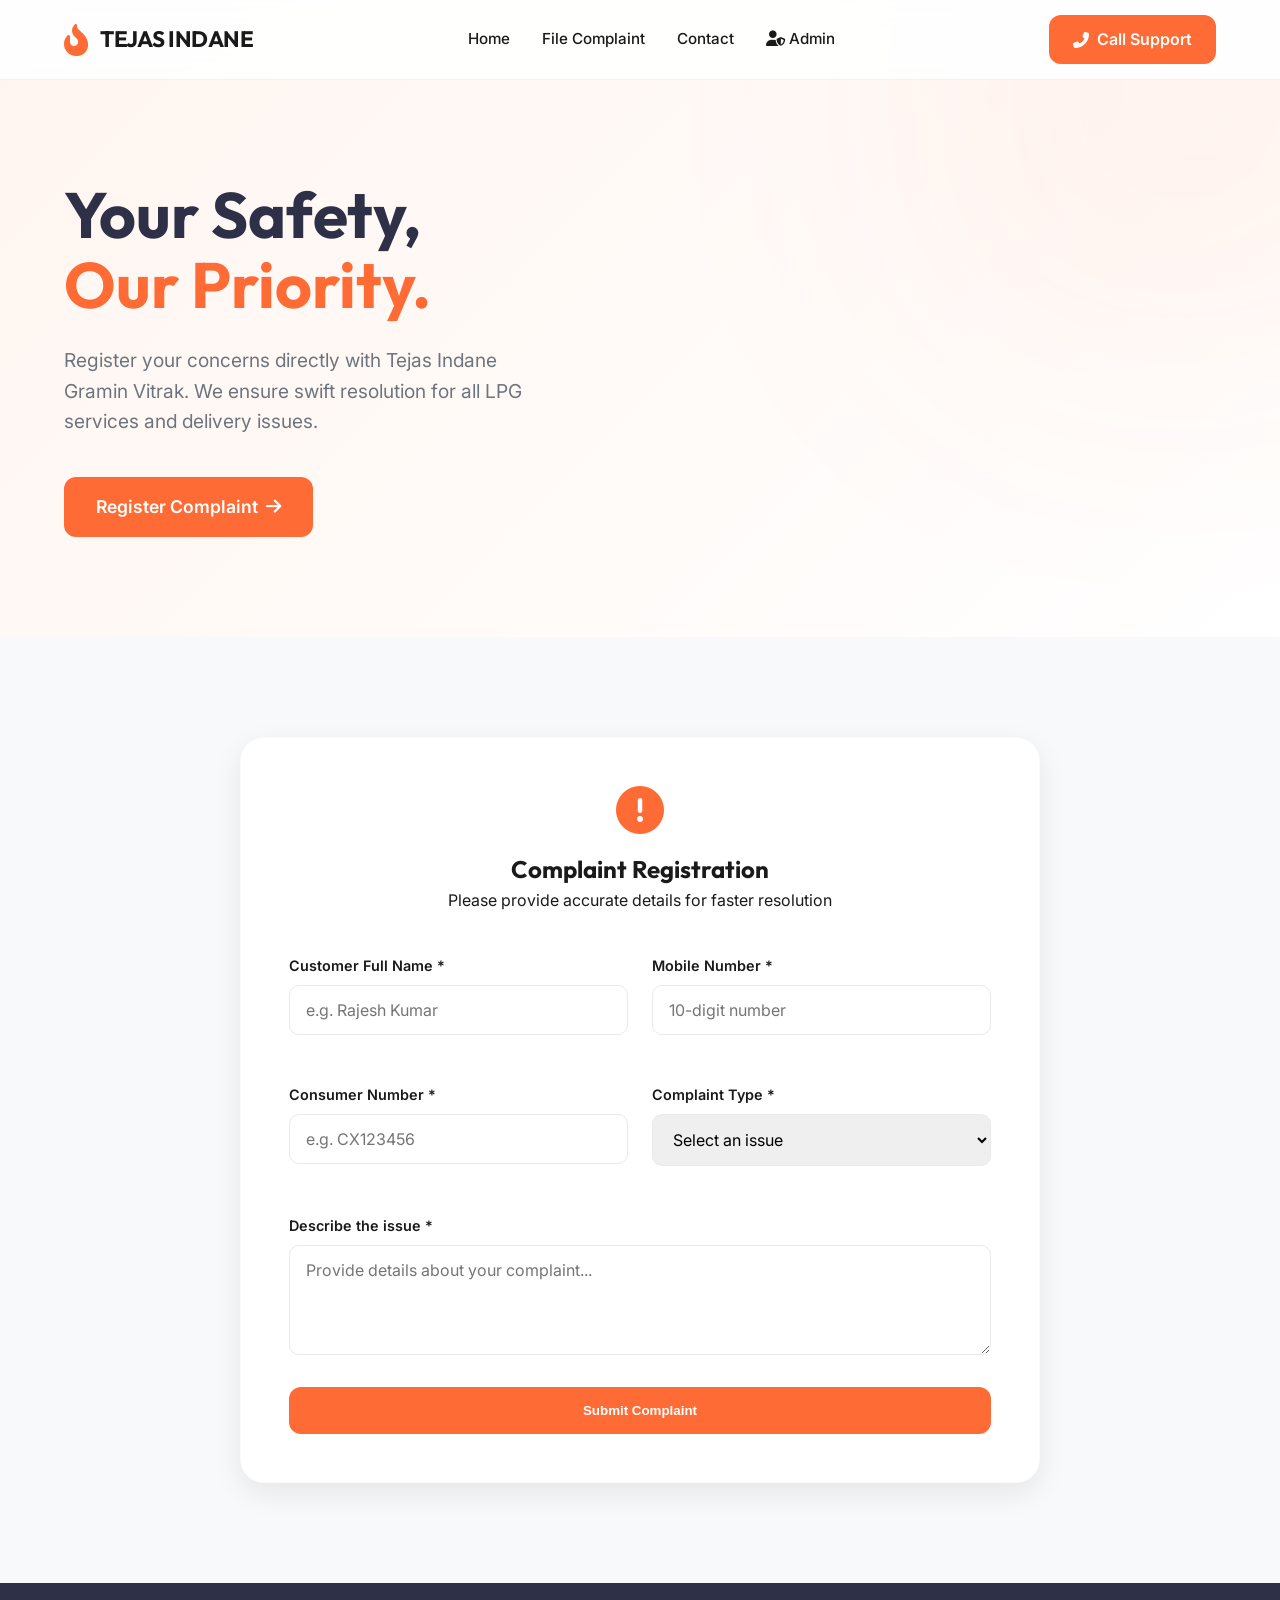
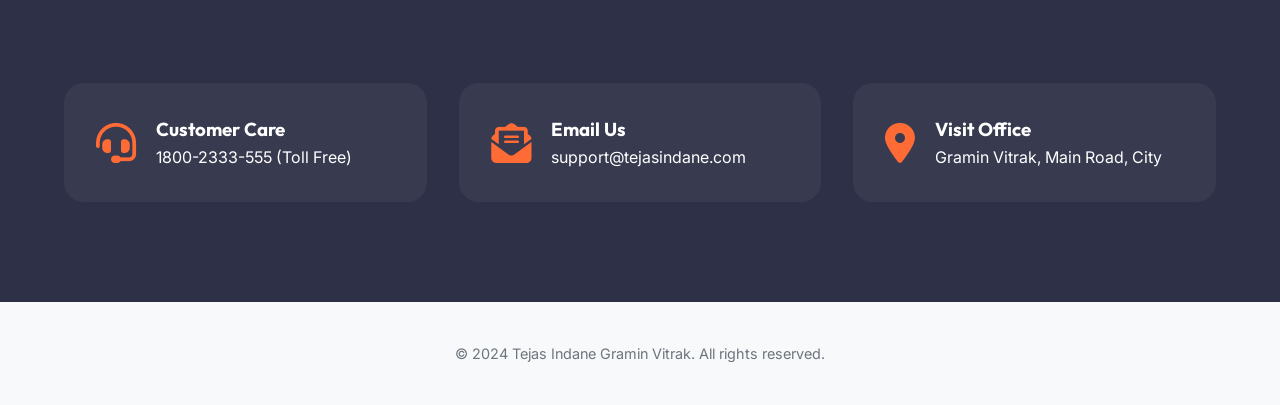
==== frontend/index.html @ 612dfb6d "Initial commit: Tejas Indane Complaint System with Flask & SQL" ====
<!DOCTYPE html>
<html lang="en">
<head>
    <meta charset="UTF-8">
    <meta name="viewport" content="width=device-width, initial-scale=1.0">
    <title>Tejas Indane Gramin Vitrak | Complaint Portal</title>
    <link rel="stylesheet" href="style.css">
    <link href="https://cdnjs.cloudflare.com/ajax/libs/font-awesome/6.4.0/css/all.min.css" rel="stylesheet">
</head>
<body>
    <header>
        <div class="container">
            <a href="#" class="logo">
                <i class="fas fa-fire-alt"></i>
                <h1>TEJAS INDANE</h1>
            </a>
            <nav>
                <a href="#home">Home</a>
                <a href="#complaint">File Complaint</a>
                <a href="#contact">Contact</a>
                <a href="admin.html" class="admin-link"><i class="fas fa-user-shield"></i> Admin</a>
            </nav>
            <a href="tel:+919876543210" class="btn-primary">
                <i class="fas fa-phone-alt"></i> Call Support
            </a>
        </div>
    </header>

    <main>
        <section id="home" class="hero">
            <div class="container">
                <div class="hero-content">
                    <h2>Your Safety, <br><span style="color: var(--primary);">Our Priority.</span></h2>
                    <p>Register your concerns directly with Tejas Indane Gramin Vitrak. We ensure swift resolution for all LPG services and delivery issues.</p>
                    <a href="#complaint" class="btn-primary" style="padding: 16px 32px; font-size: 1.1rem;">
                        Register Complaint <i class="fas fa-arrow-right"></i>
                    </a>
                </div>
            </div>
        </section>

        <section id="complaint" class="complaint-section">
            <div class="container">
                <div class="form-card">
                    <div class="form-header">
                        <i class="fas fa-exclamation-circle"></i>
                        <h2>Complaint Registration</h2>
                        <p>Please provide accurate details for faster resolution</p>
                    </div>
                    <form id="complaintForm">
                        <div class="form-grid">
                            <div class="form-group">
                                <label>Customer Full Name *</label>
                                <input type="text" id="customerName" placeholder="e.g. Rajesh Kumar" required>
                            </div>
                            <div class="form-group">
                                <label>Mobile Number *</label>
                                <input type="tel" id="mobileNumber" placeholder="10-digit number" pattern="[0-9]{10}" required>
                            </div>
                            <div class="form-group">
                                <label>Consumer Number *</label>
                                <input type="text" id="consumerNumber" placeholder="e.g. CX123456" required>
                            </div>
                            <div class="form-group">
                                <label>Complaint Type *</label>
                                <select id="complaintType" required>
                                    <option value="" disabled selected>Select an issue</option>
                                    <option value="Delivery Delay">Delivery Delay</option>
                                    <option value="Gas Leakage">Gas Leakage (Urgent)</option>
                                    <option value="Overcharging">Overcharging</option>
                                    <option value="Refill Issue">Refill Issue</option>
                                    <option value="Staff Behavior">Staff Behavior</option>
                                    <option value="Other">Other</option>
                                </select>
                            </div>
                            <div class="form-group full">
                                <label>Describe the issue *</label>
                                <textarea id="description" rows="4" placeholder="Provide details about your complaint..." required></textarea>
                            </div>
                        </div>
                        <button type="submit" class="btn-primary" style="width: 100%; justify-content: center; padding: 16px;">
                            Submit Complaint
                        </button>
                    </form>
                    <div id="statusMessage" style="margin-top: 20px; text-align: center; display: none;"></div>
                </div>
            </div>
        </section>

        <section id="contact" class="contact-section">
            <div class="container">
                <div class="contact-grid">
                    <div class="contact-card">
                        <i class="fas fa-headset"></i>
                        <div>
                            <h3>Customer Care</h3>
                            <p>1800-2333-555 (Toll Free)</p>
                        </div>
                    </div>
                    <div class="contact-card">
                        <i class="fas fa-envelope-open-text"></i>
                        <div>
                            <h3>Email Us</h3>
                            <p>support@tejasindane.com</p>
                        </div>
                    </div>
                    <div class="contact-card">
                        <i class="fas fa-map-marker-alt"></i>
                        <div>
                            <h3>Visit Office</h3>
                            <p>Gramin Vitrak, Main Road, City</p>
                        </div>
                    </div>
                </div>
            </div>
        </section>
    </main>

    <footer style="padding: 40px 0; text-align: center; color: var(--text-muted); font-size: 0.9rem;">
        <p>&copy; 2024 Tejas Indane Gramin Vitrak. All rights reserved.</p>
    </footer>

    <script src="script.js"></script>
</body>
</html>
---- frontend/style.css ----
@import url('https://fonts.googleapis.com/css2?family=Inter:wght@300;400;500;600;700&family=Outfit:wght@400;600;700&display=swap');

:root {
    --primary: #FF6B35;
    --primary-dark: #E85D2A;
    --secondary: #2D3047;
    --accent: #F7C59F;
    --bg-light: #F8F9FA;
    --white: #FFFFFF;
    --text-main: #1A1A1A;
    --text-muted: #6C757D;
    --success: #2ECC71;
    --warning: #F1C40F;
    --danger: #E74C3C;
    --radius: 12px;
    --shadow: 0 10px 30px rgba(0, 0, 0, 0.08);
    --glass: rgba(255, 255, 255, 0.9);
}

* {
    margin: 0;
    padding: 0;
    box-sizing: border-box;
}

body {
    font-family: 'Inter', sans-serif;
    background-color: var(--bg-light);
    color: var(--text-main);
    line-height: 1.6;
    overflow-x: hidden;
}

h1, h2, h3 {
    font-family: 'Outfit', sans-serif;
    font-weight: 700;
}

.container {
    max-width: 1200px;
    margin: 0 auto;
    padding: 0 24px;
}

/* Header */
header {
    background: var(--glass);
    backdrop-filter: blur(10px);
    height: 80px;
    display: flex;
    align-items: center;
    position: fixed;
    top: 0;
    width: 100%;
    z-index: 1000;
    border-bottom: 1px solid rgba(0,0,0,0.05);
}

header .container {
    display: flex;
    justify-content: space-between;
    align-items: center;
    width: 100%;
}

.logo {
    display: flex;
    align-items: center;
    gap: 12px;
    text-decoration: none;
    color: var(--text-main);
}

.logo i {
    font-size: 2rem;
    color: var(--primary);
}

.logo h1 {
    font-size: 1.4rem;
    letter-spacing: -0.5px;
}

nav {
    display: flex;
    gap: 32px;
}

nav a {
    text-decoration: none;
    color: var(--text-main);
    font-weight: 500;
    font-size: 0.95rem;
    transition: color 0.3s;
}

nav a:hover {
    color: var(--primary);
}

.btn-primary {
    background: var(--primary);
    color: white;
    padding: 12px 24px;
    border-radius: var(--radius);
    text-decoration: none;
    font-weight: 600;
    transition: all 0.3s;
    border: none;
    cursor: pointer;
    display: inline-flex;
    align-items: center;
    gap: 8px;
}

.btn-primary:hover {
    background: var(--primary-dark);
    transform: translateY(-2px);
    box-shadow: 0 8px 20px rgba(255, 107, 53, 0.3);
}

/* Hero Section */
.hero {
    padding: 180px 0 100px;
    background: linear-gradient(135deg, #FFF5F0 0%, #FFF 100%);
    position: relative;
    overflow: hidden;
}

.hero::after {
    content: '';
    position: absolute;
    top: -100px;
    right: -100px;
    width: 400px;
    height: 400px;
    background: var(--primary);
    filter: blur(150px);
    opacity: 0.1;
    z-index: 0;
}

.hero-content {
    max-width: 700px;
    position: relative;
    z-index: 1;
}

.hero h2 {
    font-size: 4rem;
    line-height: 1.1;
    margin-bottom: 24px;
    color: var(--secondary);
}

.hero p {
    font-size: 1.2rem;
    color: var(--text-muted);
    margin-bottom: 40px;
    max-width: 500px;
}

/* Complaint Section */
.complaint-section {
    padding: 100px 0;
}

.form-card {
    background: var(--white);
    padding: 48px;
    border-radius: 24px;
    box-shadow: var(--shadow);
    max-width: 800px;
    margin: 0 auto;
    border: 1px solid rgba(0,0,0,0.02);
}

.form-header {
    text-align: center;
    margin-bottom: 40px;
}

.form-header i {
    font-size: 3rem;
    color: var(--primary);
    margin-bottom: 16px;
}

.form-grid {
    display: grid;
    grid-template-columns: 1fr 1fr;
    gap: 24px;
}

.form-group {
    margin-bottom: 24px;
}

.form-group.full {
    grid-column: span 2;
}

.form-group label {
    display: block;
    margin-bottom: 8px;
    font-weight: 600;
    font-size: 0.9rem;
}

.form-group input, .form-group select, .form-group textarea {
    width: 100%;
    padding: 14px 16px;
    border: 1.5px solid #EAEAEA;
    border-radius: 10px;
    font-family: inherit;
    font-size: 1rem;
    transition: all 0.3s;
}

.form-group input:focus, .form-group select:focus, .form-group textarea:focus {
    outline: none;
    border-color: var(--primary);
    box-shadow: 0 0 0 4px rgba(255, 107, 53, 0.1);
}

/* Contact Info */
.contact-section {
    padding: 100px 0;
    background: var(--secondary);
    color: white;
}

.contact-grid {
    display: grid;
    grid-template-columns: repeat(auto-fit, minmax(300px, 1fr));
    gap: 32px;
}

.contact-card {
    background: rgba(255, 255, 255, 0.05);
    padding: 32px;
    border-radius: 20px;
    display: flex;
    align-items: center;
    gap: 20px;
}

.contact-card i {
    font-size: 2.5rem;
    color: var(--primary);
}

/* Admin Dashboard Styles */
.admin-body {
    background: #F0F2F5;
}

.admin-header {
    background: var(--secondary);
    color: white;
    padding: 20px 0;
    margin-bottom: 40px;
}

.stats-grid {
    display: grid;
    grid-template-columns: repeat(3, 1fr);
    gap: 24px;
    margin-bottom: 40px;
}

.stat-card {
    background: white;
    padding: 24px;
    border-radius: 16px;
    box-shadow: var(--shadow);
    text-align: center;
}

.stat-card h3 {
    font-size: 0.9rem;
    color: var(--text-muted);
    text-transform: uppercase;
    margin-bottom: 8px;
}

.stat-card .value {
    font-size: 2.5rem;
    font-weight: 700;
    color: var(--secondary);
}

.table-container {
    background: white;
    border-radius: 16px;
    box-shadow: var(--shadow);
    overflow: hidden;
}

table {
    width: 100%;
    border-collapse: collapse;
}

th {
    background: #F8F9FA;
    padding: 16px;
    text-align: left;
    font-size: 0.85rem;
    font-weight: 600;
    color: var(--text-muted);
    border-bottom: 1px solid #EEE;
}

td {
    padding: 16px;
    border-bottom: 1px solid #F5F5F5;
    font-size: 0.9rem;
}

.badge {
    padding: 4px 12px;
    border-radius: 20px;
    font-size: 0.75rem;
    font-weight: 600;
}

.badge-pending { background: #FFF4E5; color: #B45309; }
.badge-resolved { background: #E6FFFA; color: #047481; }

.btn-sm {
    padding: 6px 12px;
    font-size: 0.8rem;
    border-radius: 6px;
}

/* Auth Page */
.auth-container {
    height: 100vh;
    display: flex;
    align-items: center;
    justify-content: center;
    background: linear-gradient(135deg, var(--secondary) 0%, #1A1C2C 100%);
}

.auth-card {
    background: white;
    padding: 48px;
    border-radius: 24px;
    width: 100%;
    max-width: 400px;
    box-shadow: 0 20px 60px rgba(0,0,0,0.3);
}

@media (max-width: 768px) {
    .hero h2 { font-size: 2.5rem; }
    .form-grid { grid-template-columns: 1fr; }
    .form-group.full { grid-column: span 1; }
    nav { display: none; }
}
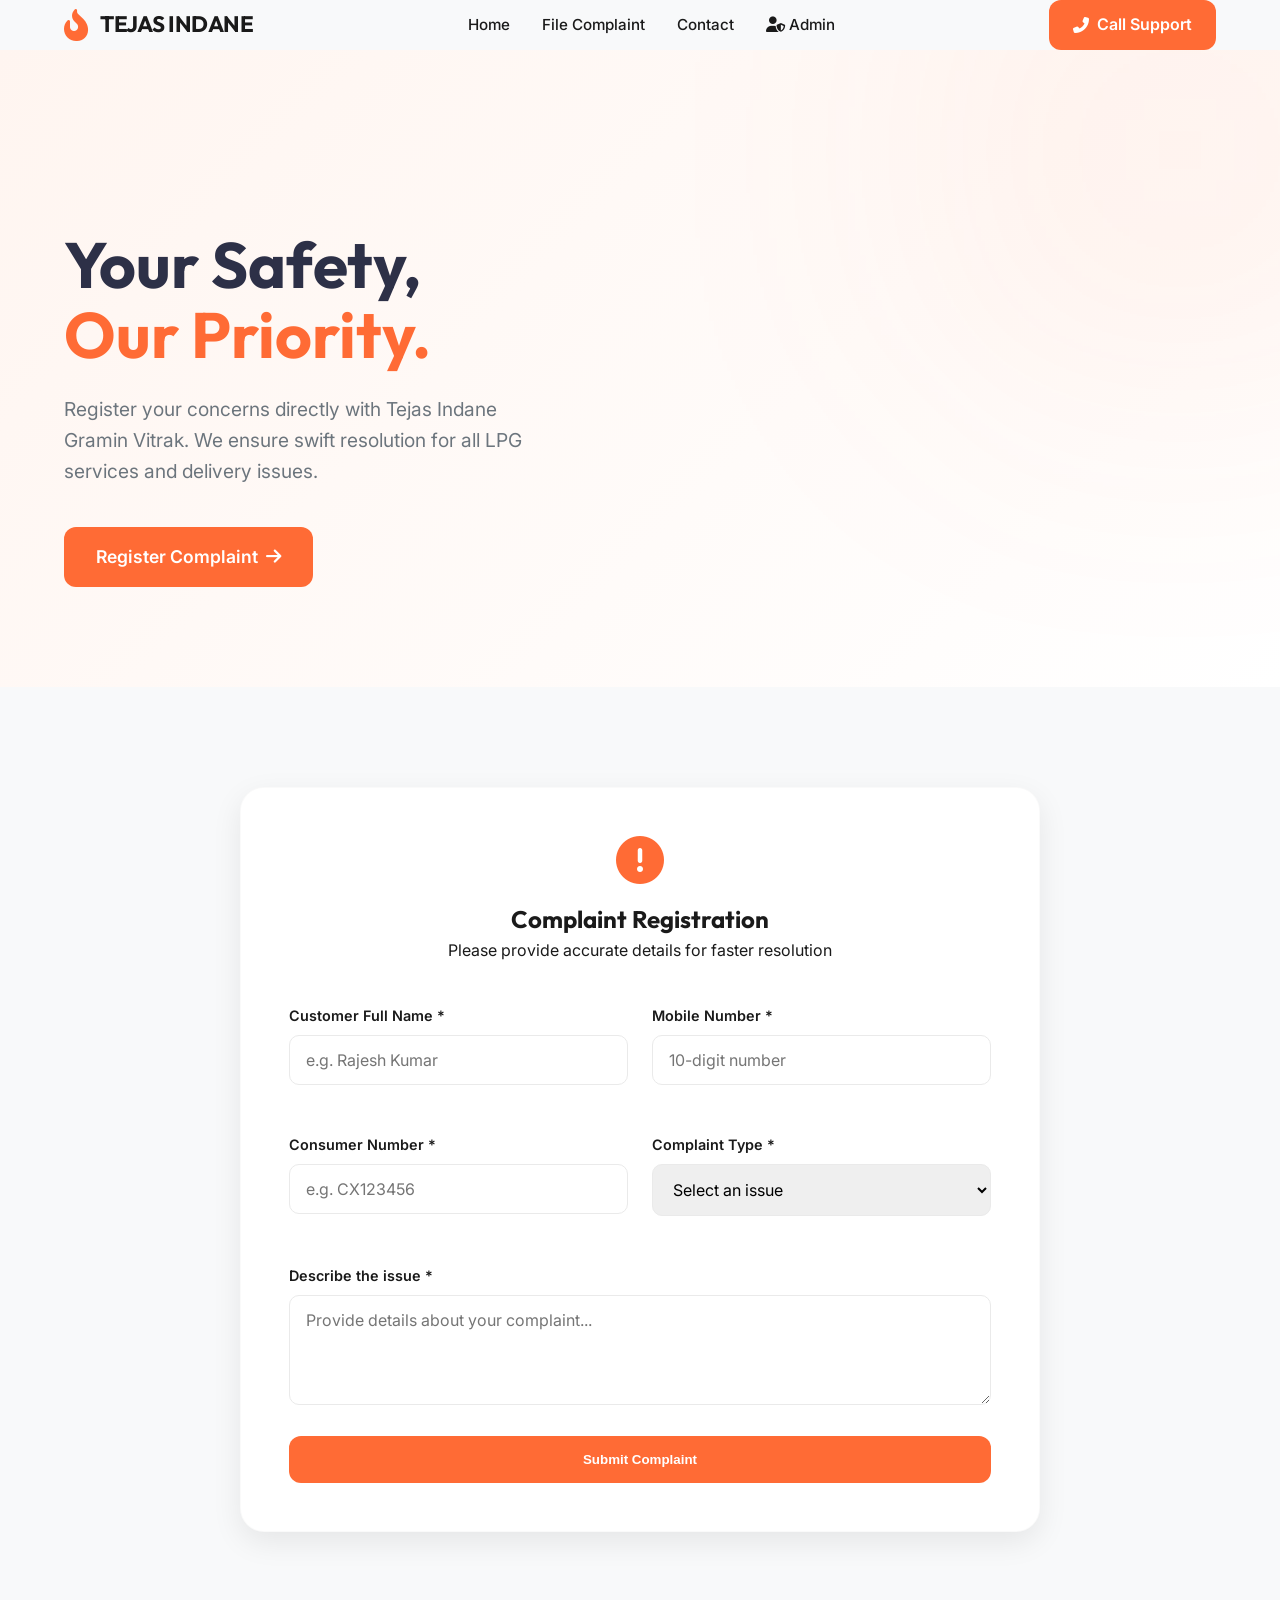
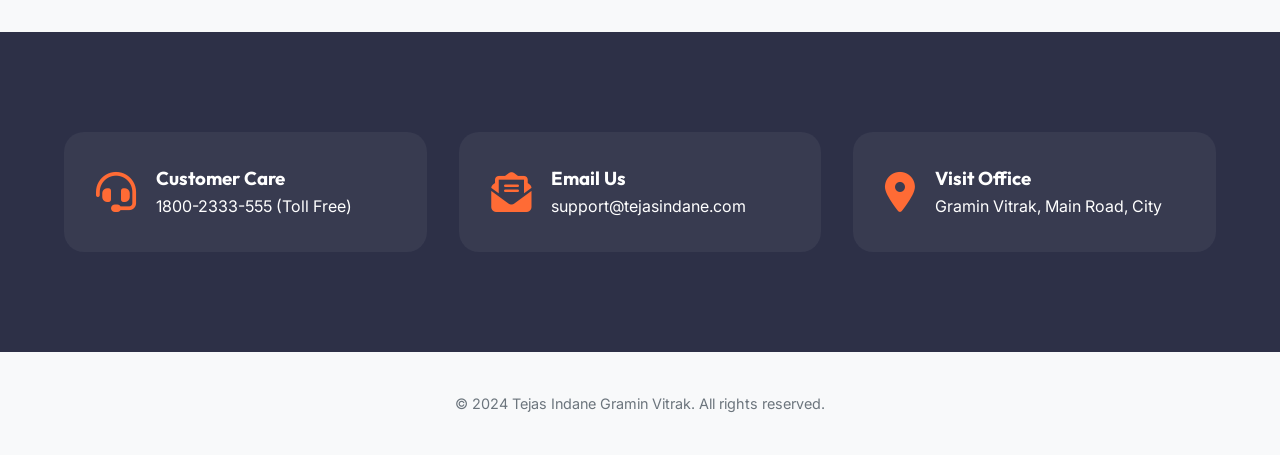
==== commit b68b1475: "fix call" ====
--- a/frontend/index.html
+++ b/frontend/index.html
@@ -1,5 +1,6 @@
 <!DOCTYPE html>
 <html lang="en">
+
 <head>
     <meta charset="UTF-8">
     <meta name="viewport" content="width=device-width, initial-scale=1.0">
@@ -7,6 +8,7 @@
     <link rel="stylesheet" href="style.css">
     <link href="https://cdnjs.cloudflare.com/ajax/libs/font-awesome/6.4.0/css/all.min.css" rel="stylesheet">
 </head>
+
 <body>
     <header>
         <div class="container">
@@ -20,7 +22,7 @@
                 <a href="#contact">Contact</a>
                 <a href="admin.html" class="admin-link"><i class="fas fa-user-shield"></i> Admin</a>
             </nav>
-            <a href="tel:+919876543210" class="btn-primary">
+            <a href="tel:+917254935994" class="btn-primary">
                 <i class="fas fa-phone-alt"></i> Call Support
             </a>
         </div>
@@ -31,7 +33,8 @@
             <div class="container">
                 <div class="hero-content">
                     <h2>Your Safety, <br><span style="color: var(--primary);">Our Priority.</span></h2>
-                    <p>Register your concerns directly with Tejas Indane Gramin Vitrak. We ensure swift resolution for all LPG services and delivery issues.</p>
+                    <p>Register your concerns directly with Tejas Indane Gramin Vitrak. We ensure swift resolution for
+                        all LPG services and delivery issues.</p>
                     <a href="#complaint" class="btn-primary" style="padding: 16px 32px; font-size: 1.1rem;">
                         Register Complaint <i class="fas fa-arrow-right"></i>
                     </a>
@@ -55,7 +58,8 @@
                             </div>
                             <div class="form-group">
                                 <label>Mobile Number *</label>
-                                <input type="tel" id="mobileNumber" placeholder="10-digit number" pattern="[0-9]{10}" required>
+                                <input type="tel" id="mobileNumber" placeholder="10-digit number" pattern="[0-9]{10}"
+                                    required>
                             </div>
                             <div class="form-group">
                                 <label>Consumer Number *</label>
@@ -75,10 +79,12 @@
                             </div>
                             <div class="form-group full">
                                 <label>Describe the issue *</label>
-                                <textarea id="description" rows="4" placeholder="Provide details about your complaint..." required></textarea>
+                                <textarea id="description" rows="4"
+                                    placeholder="Provide details about your complaint..." required></textarea>
                             </div>
                         </div>
-                        <button type="submit" class="btn-primary" style="width: 100%; justify-content: center; padding: 16px;">
+                        <button type="submit" class="btn-primary"
+                            style="width: 100%; justify-content: center; padding: 16px;">
                             Submit Complaint
                         </button>
                     </form>
@@ -122,4 +128,5 @@
 
     <script src="script.js"></script>
 </body>
-</html>
+
+</html>
--- a/frontend/style.css
+++ b/frontend/style.css
@@ -43,7 +43,7 @@
 }
 
 /* Header */
-header {
+.main-header {
     background: var(--glass);
     backdrop-filter: blur(10px);
     height: 80px;
@@ -264,7 +264,7 @@
 
 .stats-grid {
     display: grid;
-    grid-template-columns: repeat(3, 1fr);
+    grid-template-columns: repeat(auto-fit, minmax(200px, 1fr));
     gap: 24px;
     margin-bottom: 40px;
 }
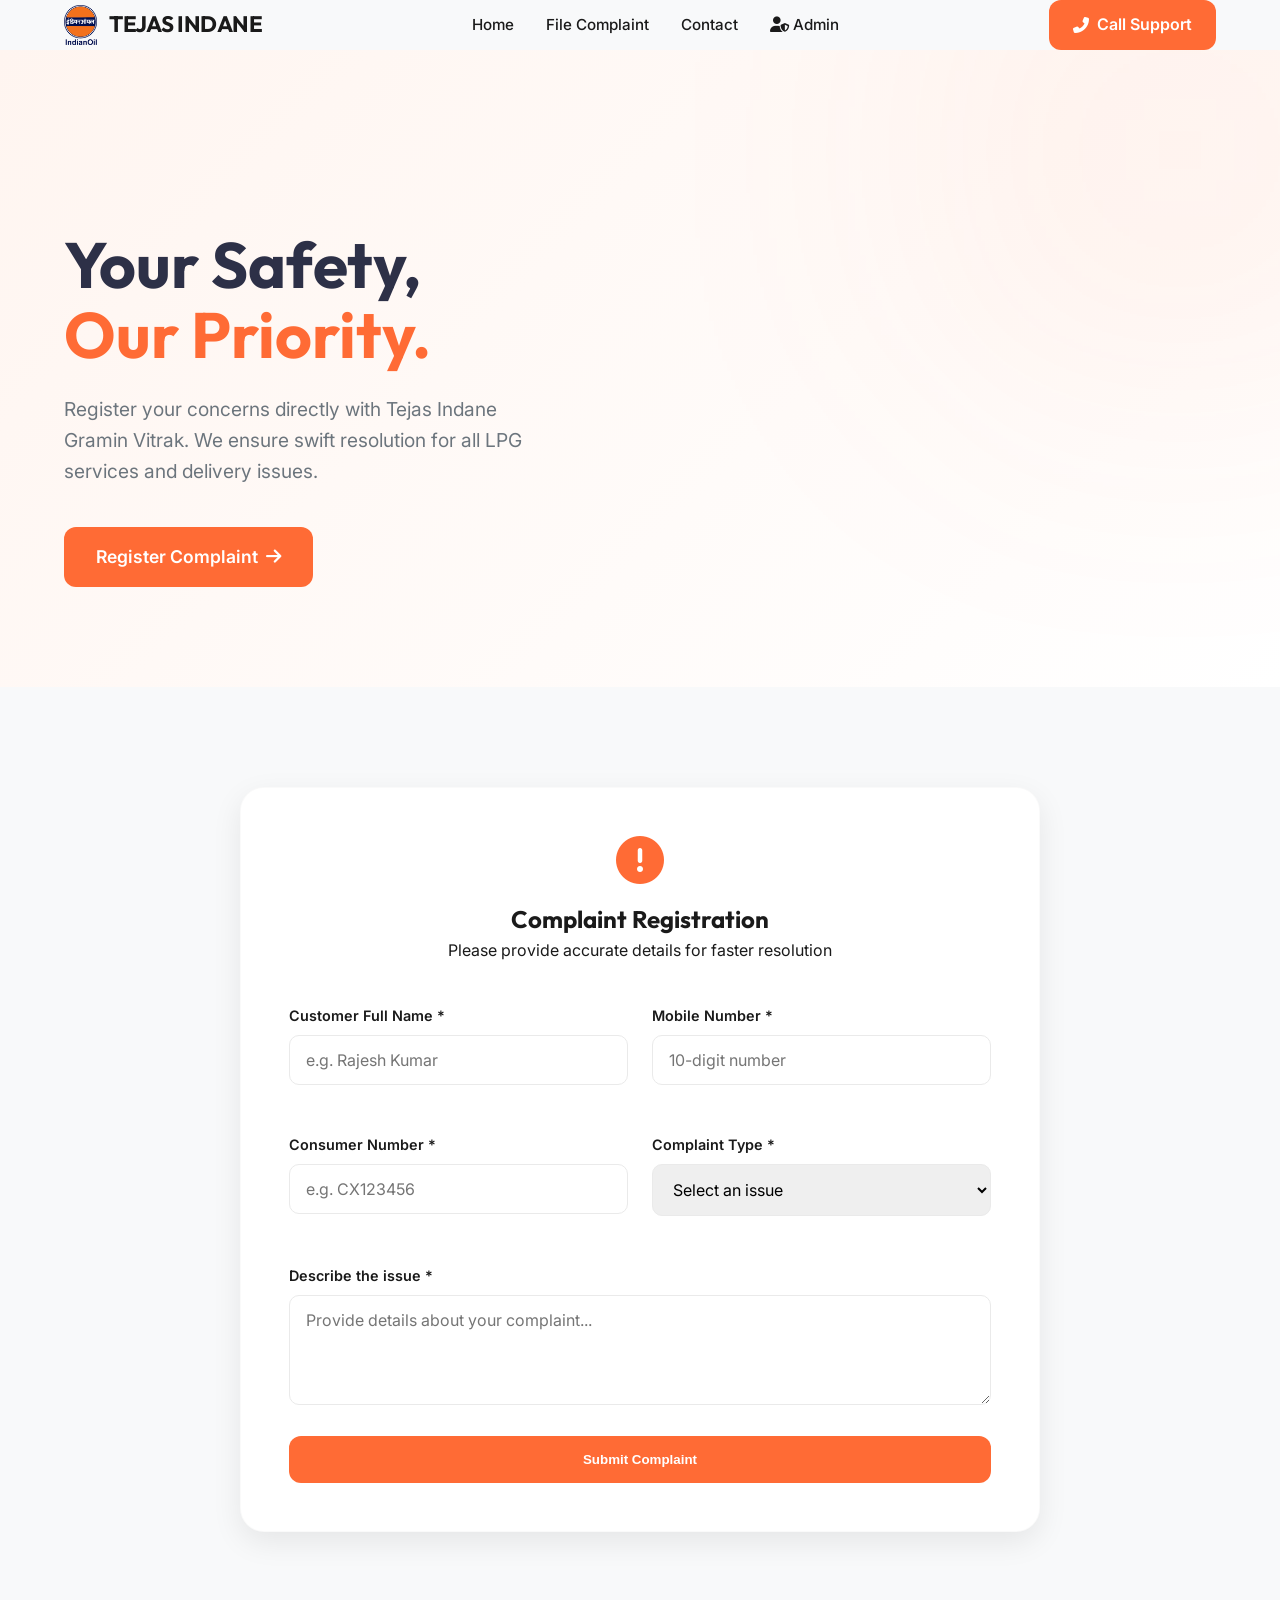
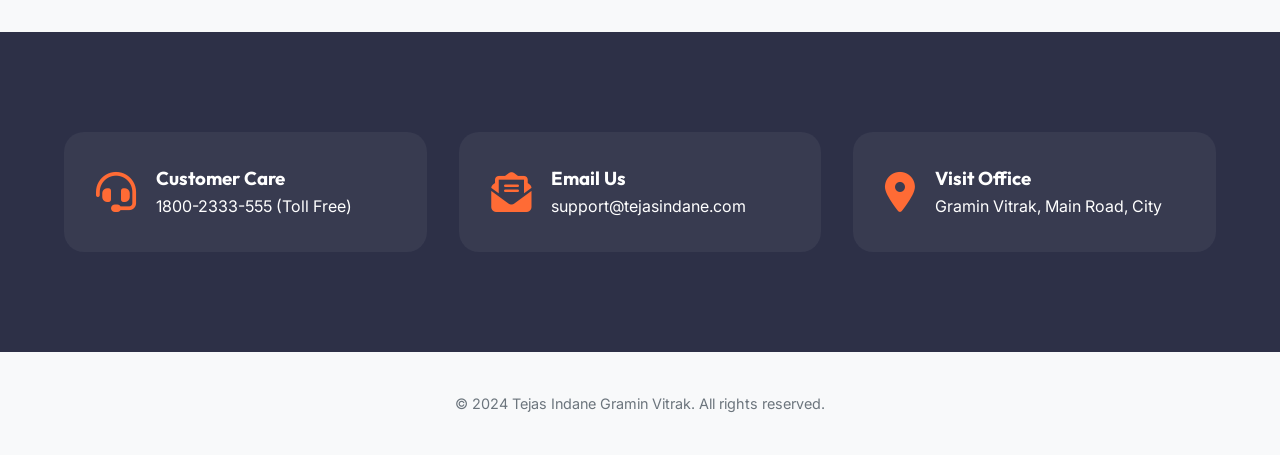
==== commit 0a3347fe: "Integrated official Indian Oil and Tejas Indane logos across the portal" ====
--- a/frontend/index.html
+++ b/frontend/index.html
@@ -13,7 +13,7 @@
     <header>
         <div class="container">
             <a href="#" class="logo">
-                <i class="fas fa-fire-alt"></i>
+                <img src="assets/indian_oil_logo.png" alt="Indian Oil Logo" class="header-logo">
                 <h1>TEJAS INDANE</h1>
             </a>
             <nav>
@@ -22,7 +22,7 @@
                 <a href="#contact">Contact</a>
                 <a href="admin.html" class="admin-link"><i class="fas fa-user-shield"></i> Admin</a>
             </nav>
-            <a href="tel:+917254935994" class="btn-primary">
+            <a href="tel:+917542923678" class="btn-primary">
                 <i class="fas fa-phone-alt"></i> Call Support
             </a>
         </div>
@@ -32,6 +32,7 @@
         <section id="home" class="hero">
             <div class="container">
                 <div class="hero-content">
+                    <!-- <img src="assets/tejas_indane_logo.jpg" alt="Tejas Indane Logo" class="hero-logo"> -->
                     <h2>Your Safety, <br><span style="color: var(--primary);">Our Priority.</span></h2>
                     <p>Register your concerns directly with Tejas Indane Gramin Vitrak. We ensure swift resolution for
                         all LPG services and delivery issues.</p>
--- a/frontend/style.css
+++ b/frontend/style.css
@@ -71,9 +71,10 @@
     color: var(--text-main);
 }
 
-.logo i {
-    font-size: 2rem;
-    color: var(--primary);
+.header-logo {
+    height: 40px;
+    width: auto;
+    object-fit: contain;
 }
 
 .logo h1 {
@@ -146,6 +147,14 @@
     z-index: 1;
 }
 
+.hero-logo {
+    height: 80px;
+    width: auto;
+    margin-bottom: 24px;
+    border-radius: 12px;
+    box-shadow: 0 4px 15px rgba(0,0,0,0.1);
+}
+
 .hero h2 {
     font-size: 4rem;
     line-height: 1.1;
